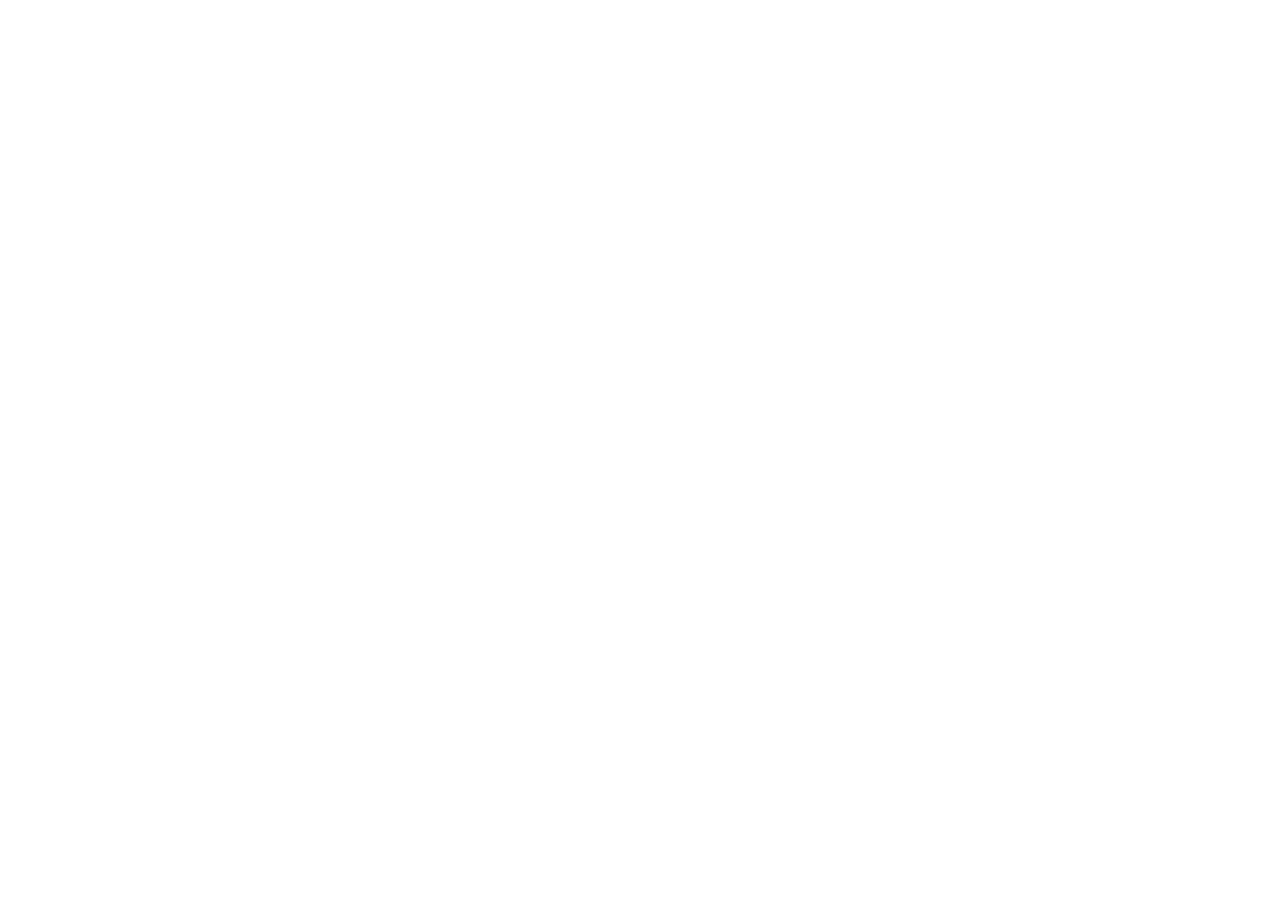
==== index.html @ 6482b0d0 "Initial CampusMarket project setup" ====
<!DOCTYPE html>
<html lang="en">
<head>
    <meta charset="UTF-8">
    <meta name="viewport" content="width=device-width, initial-scale=1.0">
    <title>CampusMarket</title>
</head>
<body>

</body>
</html>
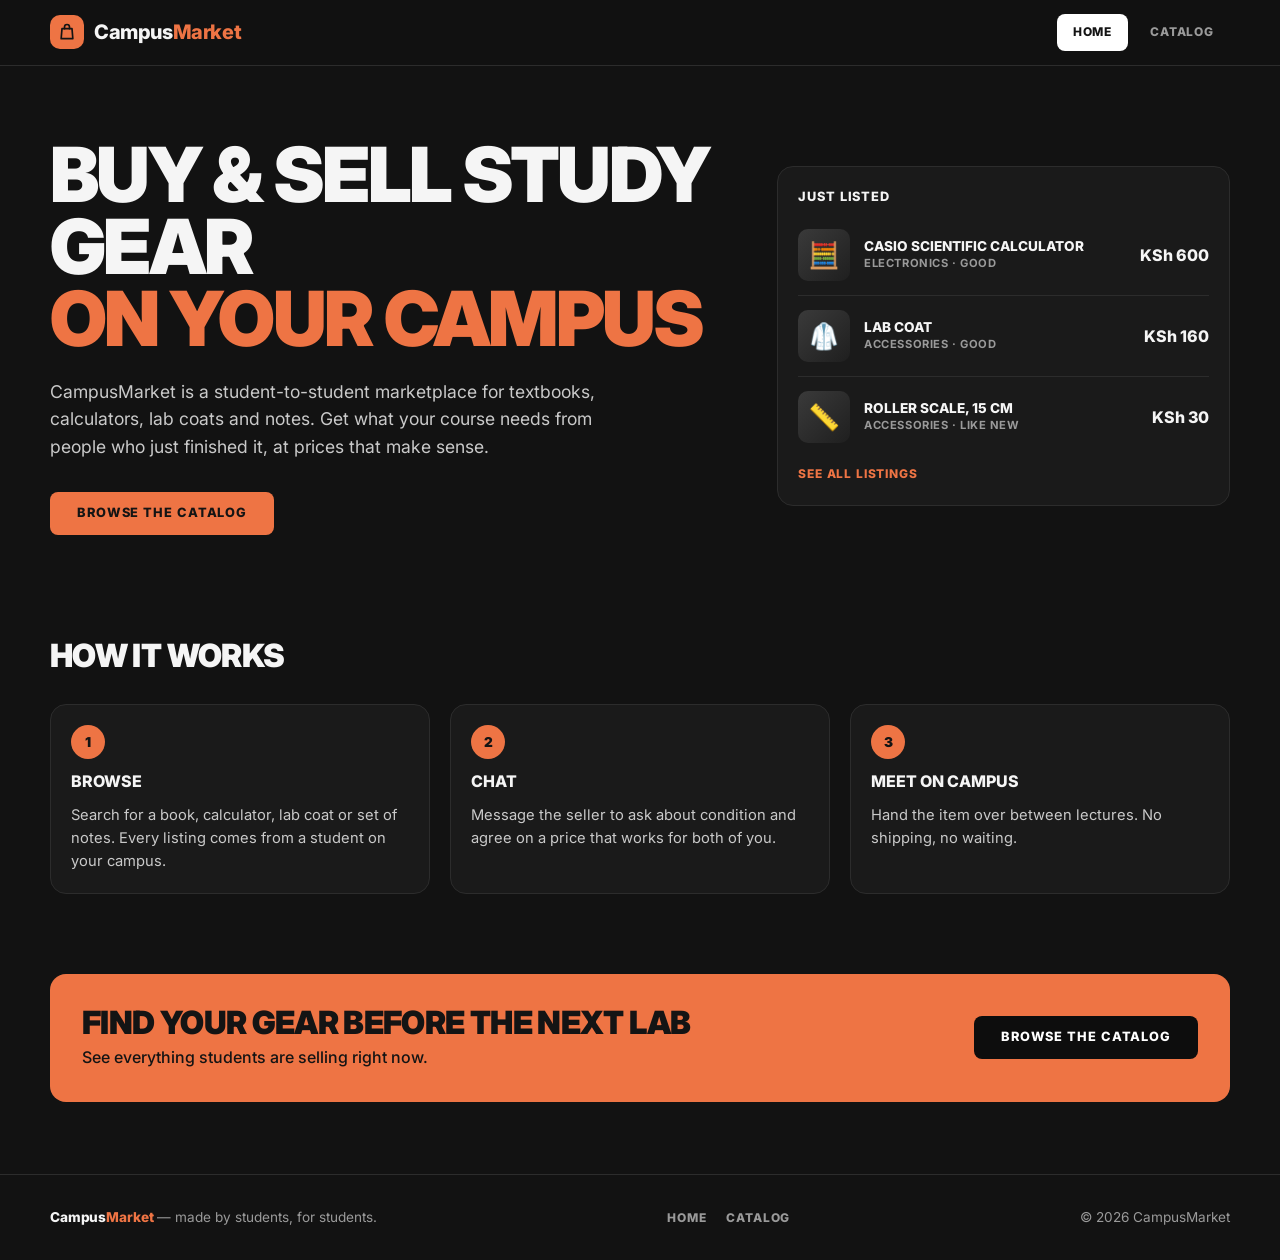
==== commit 20523cbe: "Part 1: static catalog pages" ====
--- a/index.html
+++ b/index.html
@@ -1,11 +1,141 @@
 <!DOCTYPE html>
 <html lang="en">
 <head>
-    <meta charset="UTF-8">
-    <meta name="viewport" content="width=device-width, initial-scale=1.0">
-    <title>CampusMarket</title>
+  <meta charset="UTF-8">
+  <meta name="viewport" content="width=device-width, initial-scale=1">
+  <title>CampusMarket — Buy and sell study gear on your campus</title>
+  <meta name="description" content="CampusMarket is a student marketplace for books, calculators, lab coats and notes.">
+  <link rel="icon" href="data:image/svg+xml,<svg xmlns=%22http://www.w3.org/2000/svg%22 viewBox=%220 0 100 100%22><text y=%22.9em%22 font-size=%2290%22>🛍️</text></svg>">
+
+  <link rel="preconnect" href="https://fonts.googleapis.com">
+  <link rel="preconnect" href="https://fonts.gstatic.com" crossorigin>
+  <link href="https://fonts.googleapis.com/css2?family=Inter:wght@500;600;700;800;900&display=swap" rel="stylesheet">
+  <link rel="stylesheet" href="styles.css">
 </head>
 <body>
 
+  <!-- Navigation -->
+  <header class="site-header">
+    <div class="container nav">
+      <a class="brand" href="index.html" aria-label="CampusMarket home">
+        <span class="brand-mark" aria-hidden="true">
+          <svg class="icon" viewBox="0 0 24 24"><path d="M6 8h12l1 12H5L6 8z"/><path d="M9 8V6a3 3 0 0 1 6 0v2"/></svg>
+        </span>
+        <span class="brand-name">Campus<span>Market</span></span>
+      </a>
+
+      <nav aria-label="Main">
+        <ul class="nav-links">
+          <li><a href="index.html" aria-current="page">Home</a></li>
+          <li><a href="catalog.html">Catalog</a></li>
+        </ul>
+      </nav>
+    </div>
+  </header>
+
+  <main>
+    <!-- Hero / welcome -->
+    <section class="hero">
+      <div class="container hero-grid">
+        <div class="hero-copy">
+          <h1 class="display display--block">
+            Buy &amp; sell study gear
+            <span class="accent">on your campus</span>
+          </h1>
+          <p class="lede">
+            CampusMarket is a student-to-student marketplace for textbooks, calculators,
+            lab coats and notes. Get what your course needs from people who just finished it,
+            at prices that make sense.
+          </p>
+          <div class="hero-actions">
+            <a class="btn btn-accent" href="catalog.html">Browse the catalog</a>
+          </div>
+        </div>
+
+        <aside class="panel listing-panel" aria-labelledby="just-listed">
+          <h2 class="panel-title" id="just-listed">Just listed</h2>
+
+          <div class="listing-row">
+            <span class="tile" aria-hidden="true">🧮</span>
+            <div>
+              <p class="listing-name">Casio scientific calculator</p>
+              <p class="listing-meta">Electronics · Good</p>
+            </div>
+            <p class="listing-price">KSh 600</p>
+          </div>
+
+          <div class="listing-row">
+            <span class="tile" aria-hidden="true">🥼</span>
+            <div>
+              <p class="listing-name">Lab coat</p>
+              <p class="listing-meta">Accessories · Good</p>
+            </div>
+            <p class="listing-price">KSh 160</p>
+          </div>
+
+          <div class="listing-row">
+            <span class="tile" aria-hidden="true">📏</span>
+            <div>
+              <p class="listing-name">Roller scale, 15 cm</p>
+              <p class="listing-meta">Accessories · Like new</p>
+            </div>
+            <p class="listing-price">KSh 30</p>
+          </div>
+
+          <a class="panel-link" href="catalog.html">See all listings</a>
+        </aside>
+      </div>
+    </section>
+
+    <!-- How it works -->
+    <section class="section" aria-labelledby="how-title">
+      <div class="container">
+        <h2 class="section-title" id="how-title">How it works</h2>
+        <ol class="steps">
+          <li class="panel step">
+            <span class="step-number" aria-hidden="true">1</span>
+            <h3>Browse</h3>
+            <p>Search for a book, calculator, lab coat or set of notes. Every listing comes from a student on your campus.</p>
+          </li>
+          <li class="panel step">
+            <span class="step-number" aria-hidden="true">2</span>
+            <h3>Chat</h3>
+            <p>Message the seller to ask about condition and agree on a price that works for both of you.</p>
+          </li>
+          <li class="panel step">
+            <span class="step-number" aria-hidden="true">3</span>
+            <h3>Meet on campus</h3>
+            <p>Hand the item over between lectures. No shipping, no waiting.</p>
+          </li>
+        </ol>
+      </div>
+    </section>
+
+    <!-- Closing call to action -->
+    <section class="section home-end">
+      <div class="container">
+        <div class="cta-band">
+          <div>
+            <h2>Find your gear before the next lab</h2>
+            <p>See everything students are selling right now.</p>
+          </div>
+          <a class="btn btn-dark" href="catalog.html">Browse the catalog</a>
+        </div>
+      </div>
+    </section>
+  </main>
+
+  <!-- Footer -->
+  <footer class="site-footer">
+    <div class="container footer-inner">
+      <p><span class="footer-brand">Campus<span>Market</span></span> — made by students, for students.</p>
+      <ul class="footer-links">
+        <li><a href="index.html">Home</a></li>
+        <li><a href="catalog.html">Catalog</a></li>
+      </ul>
+      <p>© 2026 CampusMarket</p>
+    </div>
+  </footer>
+
 </body>
 </html>
--- a/styles.css
+++ b/styles.css
@@ -0,0 +1,934 @@
+/* ==========================================================================
+   CampusMarket — shared styles (index.html + catalog.html)
+   1. Tokens   2. Base   3. Layout   4. Header/nav   5. Buttons
+   6. Home page   7. Catalog page   8. Product cards   9. Footer
+   10. Responsive
+   ========================================================================== */
+
+/* 1. Tokens ---------------------------------------------------------------- */
+:root {
+  --bg: #121212;
+  --surface: #1a1a1a;
+  --surface-2: #232323;
+  --border: #2c2c2c;
+  --text: #f5f5f5;
+  --text-soft: #c9c9c9;
+  --muted: #9a9a9a;
+  --accent: #ee7444;
+  --ink: #141414; /* dark text used on orange / white surfaces */
+  --white: #ffffff;
+
+  --radius-lg: 16px;
+  --radius-md: 12px;
+  --radius-sm: 8px;
+
+  --font: "Inter", system-ui, -apple-system, "Segoe UI", Roboto, Arial, sans-serif;
+  --container: 1180px;
+}
+
+/* 2. Base ------------------------------------------------------------------ */
+*,
+*::before,
+*::after {
+  box-sizing: border-box;
+}
+
+[hidden] {
+  display: none !important;
+}
+
+html {
+  scroll-behavior: smooth;
+}
+
+body {
+  margin: 0;
+  min-height: 100vh;
+  display: flex;
+  flex-direction: column;
+  background: var(--bg);
+  color: var(--text);
+  font-family: var(--font);
+  font-size: 1rem;
+  line-height: 1.55;
+  -webkit-font-smoothing: antialiased;
+}
+
+main {
+  flex: 1;
+}
+
+img {
+  max-width: 100%;
+  display: block;
+}
+
+a {
+  color: inherit;
+}
+
+h1,
+h2,
+h3,
+p {
+  margin: 0;
+}
+
+:focus-visible {
+  outline: 2px solid var(--accent);
+  outline-offset: 3px;
+}
+
+.icon {
+  width: 1.1em;
+  height: 1.1em;
+  flex-shrink: 0;
+  fill: none;
+  stroke: currentColor;
+  stroke-width: 2;
+  stroke-linecap: round;
+  stroke-linejoin: round;
+}
+
+.visually-hidden {
+  position: absolute;
+  width: 1px;
+  height: 1px;
+  overflow: hidden;
+  clip: rect(0 0 0 0);
+  white-space: nowrap;
+}
+
+/* 3. Layout ---------------------------------------------------------------- */
+.container {
+  width: min(100% - 48px, var(--container));
+  margin-inline: auto;
+}
+
+.panel {
+  background: var(--surface);
+  border: 1px solid var(--border);
+  border-radius: var(--radius-lg);
+  padding: 20px;
+}
+
+/* Big, heavy headline used on both pages */
+.display {
+  font-size: clamp(2.5rem, 7vw, 4.75rem);
+  font-weight: 900;
+  line-height: 0.95;
+  letter-spacing: -0.035em;
+  text-transform: uppercase;
+}
+
+.display .accent {
+  color: var(--accent);
+}
+
+.display--block .accent {
+  display: block;
+}
+
+.kicker {
+  font-size: 0.8rem;
+  font-weight: 700;
+  letter-spacing: 0.04em;
+  text-transform: uppercase;
+  color: #e4e4e4;
+}
+
+/* 4. Header / navigation --------------------------------------------------- */
+.site-header {
+  position: sticky;
+  top: 0;
+  z-index: 20;
+  background: rgba(18, 18, 18, 0.92);
+  backdrop-filter: blur(10px);
+  border-bottom: 1px solid var(--border);
+}
+
+.nav {
+  display: flex;
+  align-items: center;
+  justify-content: space-between;
+  flex-wrap: wrap;
+  gap: 8px 16px;
+  padding-block: 14px;
+}
+
+.brand {
+  display: inline-flex;
+  align-items: center;
+  gap: 10px;
+  font-size: 1.25rem;
+  font-weight: 800;
+  letter-spacing: -0.02em;
+  text-decoration: none;
+}
+
+.brand-mark {
+  width: 34px;
+  height: 34px;
+  display: grid;
+  place-items: center;
+  border-radius: 10px;
+  background: var(--accent);
+  color: var(--ink);
+}
+
+.brand-mark .icon {
+  width: 20px;
+  height: 20px;
+}
+
+.brand-name span {
+  color: var(--accent);
+}
+
+.nav-links {
+  display: flex;
+  gap: 6px;
+  margin: 0;
+  padding: 0;
+  list-style: none;
+}
+
+.nav-links a {
+  display: block;
+  padding: 9px 16px;
+  border-radius: var(--radius-sm);
+  font-size: 0.75rem;
+  font-weight: 800;
+  letter-spacing: 0.07em;
+  text-transform: uppercase;
+  text-decoration: none;
+  color: var(--muted);
+  transition: color 0.15s, background-color 0.15s;
+}
+
+.nav-links a:hover {
+  color: var(--text);
+}
+
+.nav-links a[aria-current="page"] {
+  background: var(--white);
+  color: var(--ink);
+}
+
+/* 5. Buttons --------------------------------------------------------------- */
+.btn {
+  display: inline-flex;
+  align-items: center;
+  justify-content: center;
+  gap: 8px;
+  padding: 14px 26px;
+  border: 1px solid transparent;
+  border-radius: var(--radius-sm);
+  font: 800 0.8rem/1 var(--font);
+  letter-spacing: 0.07em;
+  text-transform: uppercase;
+  text-decoration: none;
+  cursor: pointer;
+  transition: transform 0.12s, background-color 0.15s, color 0.15s;
+}
+
+.btn:active {
+  transform: translateY(1px);
+}
+
+.btn-light {
+  background: var(--white);
+  color: var(--ink);
+}
+
+.btn-light:hover {
+  background: #e9e9e9;
+}
+
+.btn-accent {
+  background: var(--accent);
+  color: var(--ink);
+}
+
+.btn-accent:hover {
+  background: #f58a5f;
+}
+
+.btn-dark {
+  background: #0d0d0d;
+  color: var(--white);
+}
+
+.btn-dark:hover {
+  background: #000;
+}
+
+.btn-sm {
+  padding: 11px 16px;
+  font-size: 0.7rem;
+}
+
+.icon-btn {
+  width: 38px;
+  height: 38px;
+  display: grid;
+  place-items: center;
+  padding: 0;
+  border: 1px solid var(--border);
+  border-radius: var(--radius-sm);
+  background: var(--surface-2);
+  color: var(--text-soft);
+  cursor: pointer;
+  transition: color 0.15s, border-color 0.15s;
+}
+
+.icon-btn:hover {
+  color: var(--white);
+  border-color: #4a4a4a;
+}
+
+/* 6. Home page ------------------------------------------------------------- */
+.hero {
+  padding-block: 72px 56px;
+}
+
+.hero-grid {
+  display: grid;
+  grid-template-columns: 1.2fr 0.8fr;
+  gap: 48px;
+  align-items: center;
+}
+
+.hero-copy .lede {
+  max-width: 52ch;
+  margin-block: 24px 32px;
+  font-size: 1.1rem;
+  color: var(--text-soft);
+}
+
+.hero-actions {
+  display: flex;
+  flex-wrap: wrap;
+  gap: 12px;
+}
+
+.listing-panel .panel-title {
+  margin-bottom: 8px;
+}
+
+.listing-row {
+  display: grid;
+  grid-template-columns: 52px 1fr auto;
+  align-items: center;
+  gap: 14px;
+  padding-block: 14px;
+}
+
+.listing-row + .listing-row {
+  border-top: 1px solid var(--border);
+}
+
+.tile {
+  width: 52px;
+  height: 52px;
+  display: grid;
+  place-items: center;
+  border-radius: 10px;
+  background: linear-gradient(135deg, #3a3a3a, #1f1f1f);
+  font-size: 1.6rem;
+}
+
+.listing-name {
+  font-size: 0.85rem;
+  font-weight: 800;
+  text-transform: uppercase;
+  line-height: 1.3;
+}
+
+.listing-meta {
+  font-size: 0.7rem;
+  font-weight: 700;
+  letter-spacing: 0.05em;
+  text-transform: uppercase;
+  color: var(--muted);
+}
+
+.listing-price {
+  font-weight: 800;
+}
+
+.panel-link {
+  display: inline-block;
+  margin-top: 8px;
+  font-size: 0.75rem;
+  font-weight: 800;
+  letter-spacing: 0.07em;
+  text-transform: uppercase;
+  color: var(--accent);
+  text-decoration: none;
+}
+
+.panel-link:hover {
+  text-decoration: underline;
+}
+
+.section {
+  padding-block: 40px;
+}
+
+.section-title {
+  margin-bottom: 24px;
+  font-size: clamp(1.5rem, 3vw, 2rem);
+  font-weight: 900;
+  letter-spacing: -0.02em;
+  text-transform: uppercase;
+}
+
+.steps {
+  display: grid;
+  grid-template-columns: repeat(3, 1fr);
+  gap: 20px;
+  margin: 0;
+  padding: 0;
+  list-style: none;
+}
+
+.step {
+  display: flex;
+  flex-direction: column;
+  gap: 10px;
+}
+
+.step-number {
+  width: 34px;
+  height: 34px;
+  display: grid;
+  place-items: center;
+  border-radius: 50%;
+  background: var(--accent);
+  color: var(--ink);
+  font-size: 0.85rem;
+  font-weight: 900;
+}
+
+.step h3 {
+  font-size: 1rem;
+  font-weight: 800;
+  text-transform: uppercase;
+}
+
+.step p {
+  color: var(--text-soft);
+  font-size: 0.92rem;
+}
+
+.cta-band {
+  display: flex;
+  align-items: center;
+  justify-content: space-between;
+  flex-wrap: wrap;
+  gap: 20px 32px;
+  padding: 32px;
+  border-radius: var(--radius-lg);
+  background: var(--accent);
+  color: var(--ink);
+}
+
+.cta-band h2 {
+  font-size: clamp(1.4rem, 3vw, 2rem);
+  font-weight: 900;
+  letter-spacing: -0.02em;
+  text-transform: uppercase;
+  line-height: 1.05;
+}
+
+.cta-band p {
+  margin-top: 6px;
+  font-weight: 500;
+}
+
+.home-end {
+  padding-bottom: 72px;
+}
+
+/* 7. Catalog page ---------------------------------------------------------- */
+.page-head {
+  padding-block: 48px 32px;
+  text-align: center;
+}
+
+.page-head .display {
+  font-size: clamp(2.4rem, 6vw, 3.75rem);
+}
+
+.page-head .kicker {
+  max-width: 60ch;
+  margin: 14px auto 0;
+}
+
+.catalog {
+  display: grid;
+  grid-template-columns: 260px minmax(0, 1fr);
+  gap: 24px;
+  align-items: start;
+  padding-bottom: 72px;
+}
+
+.sidebar {
+  display: grid;
+  gap: 20px;
+  position: sticky;
+  top: 88px;
+}
+
+.panel-title {
+  display: flex;
+  align-items: center;
+  gap: 8px;
+  margin-bottom: 16px;
+  font-size: 0.8rem;
+  font-weight: 800;
+  letter-spacing: 0.07em;
+  text-transform: uppercase;
+}
+
+.panel-title .icon {
+  color: var(--accent);
+}
+
+.filter-list {
+  display: grid;
+  gap: 8px;
+}
+
+.filter {
+  width: 100%;
+  padding: 12px 14px;
+  border: 1px solid var(--border);
+  border-radius: var(--radius-sm);
+  background: transparent;
+  color: var(--text);
+  font: 800 0.68rem/1 var(--font);
+  letter-spacing: 0.07em;
+  text-align: left;
+  text-transform: uppercase;
+  cursor: pointer;
+  transition: background-color 0.15s, color 0.15s, border-color 0.15s;
+}
+
+.filter:hover {
+  border-color: #4a4a4a;
+}
+
+.filter[aria-pressed="true"] {
+  background: var(--white);
+  border-color: var(--white);
+  color: var(--ink);
+}
+
+.promo {
+  padding: 20px;
+  border-radius: var(--radius-lg);
+  background: var(--accent);
+  color: var(--ink);
+}
+
+.promo h2 {
+  margin-bottom: 8px;
+  font-size: 0.95rem;
+  font-weight: 900;
+  letter-spacing: 0.02em;
+  text-transform: uppercase;
+  line-height: 1.2;
+}
+
+.promo p {
+  margin-bottom: 16px;
+  font-size: 0.78rem;
+  font-weight: 600;
+  line-height: 1.45;
+}
+
+.promo .btn {
+  width: 100%;
+}
+
+.toolbar {
+  display: flex;
+  gap: 16px;
+  margin-bottom: 24px;
+}
+
+.search {
+  position: relative;
+  flex: 1;
+  min-width: 0;
+}
+
+.search .icon {
+  position: absolute;
+  top: 50%;
+  left: 18px;
+  transform: translateY(-50%);
+  color: var(--text-soft);
+  pointer-events: none;
+}
+
+.search input {
+  width: 100%;
+  height: 52px;
+  padding: 0 18px 0 48px;
+  border: 1px solid var(--border);
+  border-radius: var(--radius-md);
+  background: var(--surface);
+  color: var(--text);
+  font: 700 0.75rem/1 var(--font);
+  letter-spacing: 0.06em;
+  text-transform: uppercase;
+}
+
+.search input::placeholder {
+  color: #8a8a8a;
+}
+
+.search input:focus-visible {
+  outline-offset: 0;
+  border-color: var(--accent);
+}
+
+.view-toggle {
+  display: flex;
+  align-items: center;
+  gap: 4px;
+  padding: 6px;
+  border: 1px solid var(--border);
+  border-radius: var(--radius-md);
+  background: var(--surface);
+}
+
+.view-btn {
+  width: 40px;
+  height: 38px;
+  display: grid;
+  place-items: center;
+  border: 0;
+  border-radius: var(--radius-sm);
+  background: transparent;
+  color: var(--muted);
+  cursor: pointer;
+}
+
+.view-btn[aria-pressed="true"] {
+  background: var(--white);
+  color: var(--ink);
+}
+
+.empty {
+  padding: 48px 24px;
+  border: 1px dashed var(--border);
+  border-radius: var(--radius-lg);
+  text-align: center;
+  color: var(--text-soft);
+}
+
+.empty strong {
+  display: block;
+  margin-bottom: 4px;
+  color: var(--text);
+}
+
+/* 8. Product cards --------------------------------------------------------- */
+.product-grid {
+  display: grid;
+  grid-template-columns: repeat(auto-fill, minmax(230px, 1fr));
+  gap: 20px;
+}
+
+.card {
+  display: flex;
+  flex-direction: column;
+  overflow: hidden;
+  border: 1px solid var(--border);
+  border-radius: var(--radius-lg);
+  background: var(--surface);
+  transition: border-color 0.15s;
+}
+
+.card:hover {
+  border-color: #454545;
+}
+
+.card-media {
+  position: relative;
+  display: grid;
+  place-items: center;
+  aspect-ratio: 4 / 3;
+  overflow: hidden;
+  background: linear-gradient(135deg, #3a3a3a, #1f1f1f);
+}
+
+/* Real photos: drop an <img> inside .card-media and remove .ph */
+.card-media img {
+  position: absolute;
+  inset: 0;
+  width: 100%;
+  height: 100%;
+  object-fit: cover;
+}
+
+.ph {
+  font-size: 4rem;
+  line-height: 1;
+}
+
+.media-navy {
+  background: linear-gradient(135deg, #2a3a63, #151c30);
+}
+.media-slate {
+  background: linear-gradient(135deg, #4a4f57, #22252a);
+}
+.media-warm {
+  background: linear-gradient(135deg, #6b5546, #2a211b);
+}
+.media-olive {
+  background: linear-gradient(135deg, #4f5a44, #22271d);
+}
+
+.badge {
+  position: absolute;
+  top: 10px;
+  right: 10px;
+  padding: 5px 9px;
+  border-radius: 6px;
+  background: rgba(12, 12, 12, 0.85);
+  color: var(--white);
+  font-size: 0.62rem;
+  font-weight: 800;
+  letter-spacing: 0.07em;
+  text-transform: uppercase;
+}
+
+.card-body {
+  display: flex;
+  flex: 1;
+  flex-direction: column;
+  gap: 8px;
+  padding: 16px;
+}
+
+.card-top {
+  display: flex;
+  align-items: flex-start;
+  justify-content: space-between;
+  gap: 12px;
+}
+
+.card-cat {
+  display: block;
+  margin-bottom: 4px;
+  color: var(--accent);
+  font-size: 0.62rem;
+  font-weight: 800;
+  letter-spacing: 0.08em;
+  text-transform: uppercase;
+}
+
+.card-title {
+  font-size: 1rem;
+  font-weight: 800;
+  line-height: 1.25;
+  text-transform: uppercase;
+}
+
+.price {
+  font-size: 1.15rem;
+  font-weight: 800;
+  white-space: nowrap;
+}
+
+.card-desc {
+  color: #b5b5b5;
+  font-size: 0.85rem;
+  line-height: 1.45;
+}
+
+.card-seller {
+  color: var(--muted);
+  font-size: 0.68rem;
+  font-weight: 700;
+  letter-spacing: 0.06em;
+  text-transform: uppercase;
+}
+
+.card-actions {
+  display: flex;
+  gap: 10px;
+  margin-top: auto;
+  padding-top: 10px;
+}
+
+/* List view (toggled from the catalog toolbar) */
+.product-grid.is-list {
+  grid-template-columns: 1fr;
+}
+
+.is-list .card {
+  flex-direction: row;
+}
+
+.is-list .card-media {
+  width: 220px;
+  flex-shrink: 0;
+  aspect-ratio: auto;
+}
+
+/* 9. Footer ---------------------------------------------------------------- */
+.site-footer {
+  border-top: 1px solid var(--border);
+  padding-block: 32px;
+  color: var(--muted);
+  font-size: 0.85rem;
+}
+
+.footer-inner {
+  display: flex;
+  align-items: center;
+  justify-content: space-between;
+  flex-wrap: wrap;
+  gap: 16px 32px;
+}
+
+.footer-brand {
+  color: var(--text);
+  font-weight: 800;
+  letter-spacing: -0.01em;
+}
+
+.footer-brand span {
+  color: var(--accent);
+}
+
+.footer-links {
+  display: flex;
+  gap: 20px;
+  margin: 0;
+  padding: 0;
+  list-style: none;
+}
+
+.footer-links a {
+  font-size: 0.75rem;
+  font-weight: 800;
+  letter-spacing: 0.07em;
+  text-transform: uppercase;
+  text-decoration: none;
+}
+
+.footer-links a:hover {
+  color: var(--text);
+}
+
+/* 10. Responsive ----------------------------------------------------------- */
+@media (max-width: 960px) {
+  .hero {
+    padding-block: 48px 32px;
+  }
+
+  .hero-grid {
+    grid-template-columns: 1fr;
+    gap: 32px;
+  }
+
+  .catalog {
+    grid-template-columns: 1fr;
+  }
+
+  .sidebar {
+    position: static;
+  }
+
+  /* Filters become a wrapping row of chips above the products */
+  .filter-list {
+    display: flex;
+    flex-wrap: wrap;
+  }
+
+  .filter {
+    width: auto;
+  }
+
+  .promo {
+    display: flex;
+    align-items: center;
+    justify-content: space-between;
+    flex-wrap: wrap;
+    gap: 12px 20px;
+  }
+
+  .promo p {
+    margin-bottom: 0;
+  }
+
+  .promo .btn {
+    width: auto;
+  }
+}
+
+@media (max-width: 720px) {
+  .container {
+    width: min(100% - 32px, var(--container));
+  }
+
+  .steps {
+    grid-template-columns: 1fr;
+  }
+
+  .cta-band {
+    padding: 24px;
+  }
+
+  .cta-band .btn {
+    width: 100%;
+  }
+
+  .toolbar {
+    gap: 10px;
+  }
+
+  .nav-links {
+    width: 100%;
+  }
+
+  .nav-links a {
+    padding: 9px 14px;
+  }
+}
+
+@media (max-width: 560px) {
+  .is-list .card {
+    flex-direction: column;
+  }
+
+  .is-list .card-media {
+    width: auto;
+    aspect-ratio: 4 / 3;
+  }
+
+  .view-toggle {
+    display: none; /* one column already on phones */
+  }
+
+  .hero-actions .btn {
+    width: 100%;
+  }
+}
+
+@media (prefers-reduced-motion: reduce) {
+  html {
+    scroll-behavior: auto;
+  }
+
+  * {
+    transition: none !important;
+  }
+}
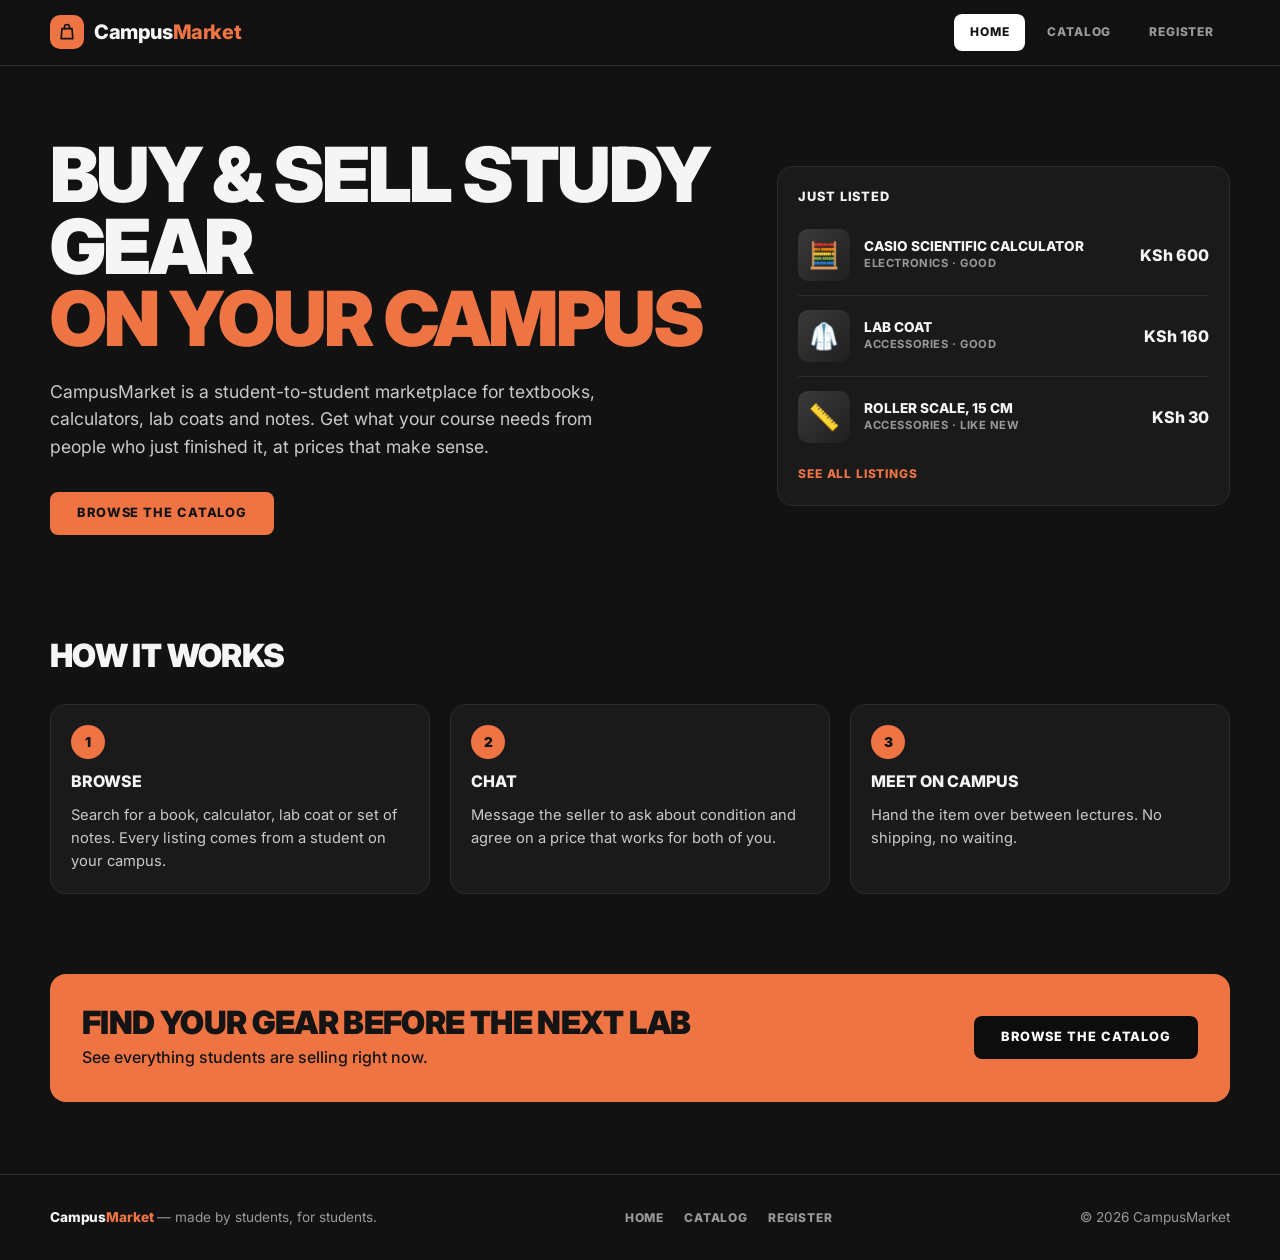
==== commit 318d5e1d: "Part 3: form validation and interactivity" ====
--- a/index.html
+++ b/index.html
@@ -28,6 +28,7 @@
         <ul class="nav-links">
           <li><a href="index.html" aria-current="page">Home</a></li>
           <li><a href="catalog.html">Catalog</a></li>
+          <li><a href="register.html">Register</a></li>
         </ul>
       </nav>
     </div>
@@ -132,6 +133,7 @@
       <ul class="footer-links">
         <li><a href="index.html">Home</a></li>
         <li><a href="catalog.html">Catalog</a></li>
+        <li><a href="register.html">Register</a></li>
       </ul>
       <p>© 2026 CampusMarket</p>
     </div>
--- a/styles.css
+++ b/styles.css
@@ -451,6 +451,120 @@
   padding-bottom: 72px;
 }
 
+/* Registration page ------------------------------------------------------- */
+.register-page {
+  padding-block: 56px 72px;
+}
+
+.register-intro {
+  max-width: 620px;
+  margin: 0 auto 28px;
+  text-align: center;
+}
+
+.register-intro .display {
+  font-size: clamp(2.25rem, 6vw, 4rem);
+}
+
+.register-intro p {
+  margin-top: 16px;
+  color: var(--text-soft);
+}
+
+.register-form {
+  max-width: 620px;
+  margin: 0 auto;
+}
+
+.form-fields {
+  display: grid;
+  gap: 16px;
+}
+
+.form-field {
+  display: grid;
+  gap: 7px;
+}
+
+.form-field label,
+.quantity-control label {
+  font-size: 0.75rem;
+  font-weight: 800;
+  letter-spacing: 0.07em;
+  text-transform: uppercase;
+}
+
+.form-field input,
+.quantity-control input {
+  width: 100%;
+  min-height: 46px;
+  padding: 10px 14px;
+  border: 1px solid var(--border);
+  border-radius: var(--radius-sm);
+  background: var(--surface-2);
+  color: var(--text);
+  font: 600 0.9rem/1.2 var(--font);
+}
+
+.form-field input:focus-visible,
+.quantity-control input:focus-visible {
+  border-color: var(--accent);
+}
+
+.password-option {
+  display: flex;
+  align-items: center;
+  gap: 8px;
+  margin-top: 16px;
+  color: var(--text-soft);
+  font-size: 0.85rem;
+}
+
+.password-option input {
+  accent-color: var(--accent);
+}
+
+.form-message {
+  min-height: 24px;
+  margin-block: 20px;
+  font-weight: 700;
+}
+
+.form-message--error {
+  color: #ff9b7a;
+}
+
+.form-message--success {
+  color: #9fe0a8;
+}
+
+.register-form .btn {
+  width: 100%;
+}
+
+.quantity-control {
+  display: grid;
+  grid-template-columns: auto 86px;
+  align-items: center;
+  gap: 8px 12px;
+  margin-top: 4px;
+}
+
+.quantity-control input {
+  min-height: 38px;
+  padding: 7px 10px;
+}
+
+.quantity-control p {
+  grid-column: 1 / -1;
+  color: var(--text-soft);
+  font-size: 0.8rem;
+}
+
+.quantity-control strong {
+  color: var(--accent);
+}
+
 /* 7. Catalog page ---------------------------------------------------------- */
 .page-head {
   padding-block: 48px 32px;
